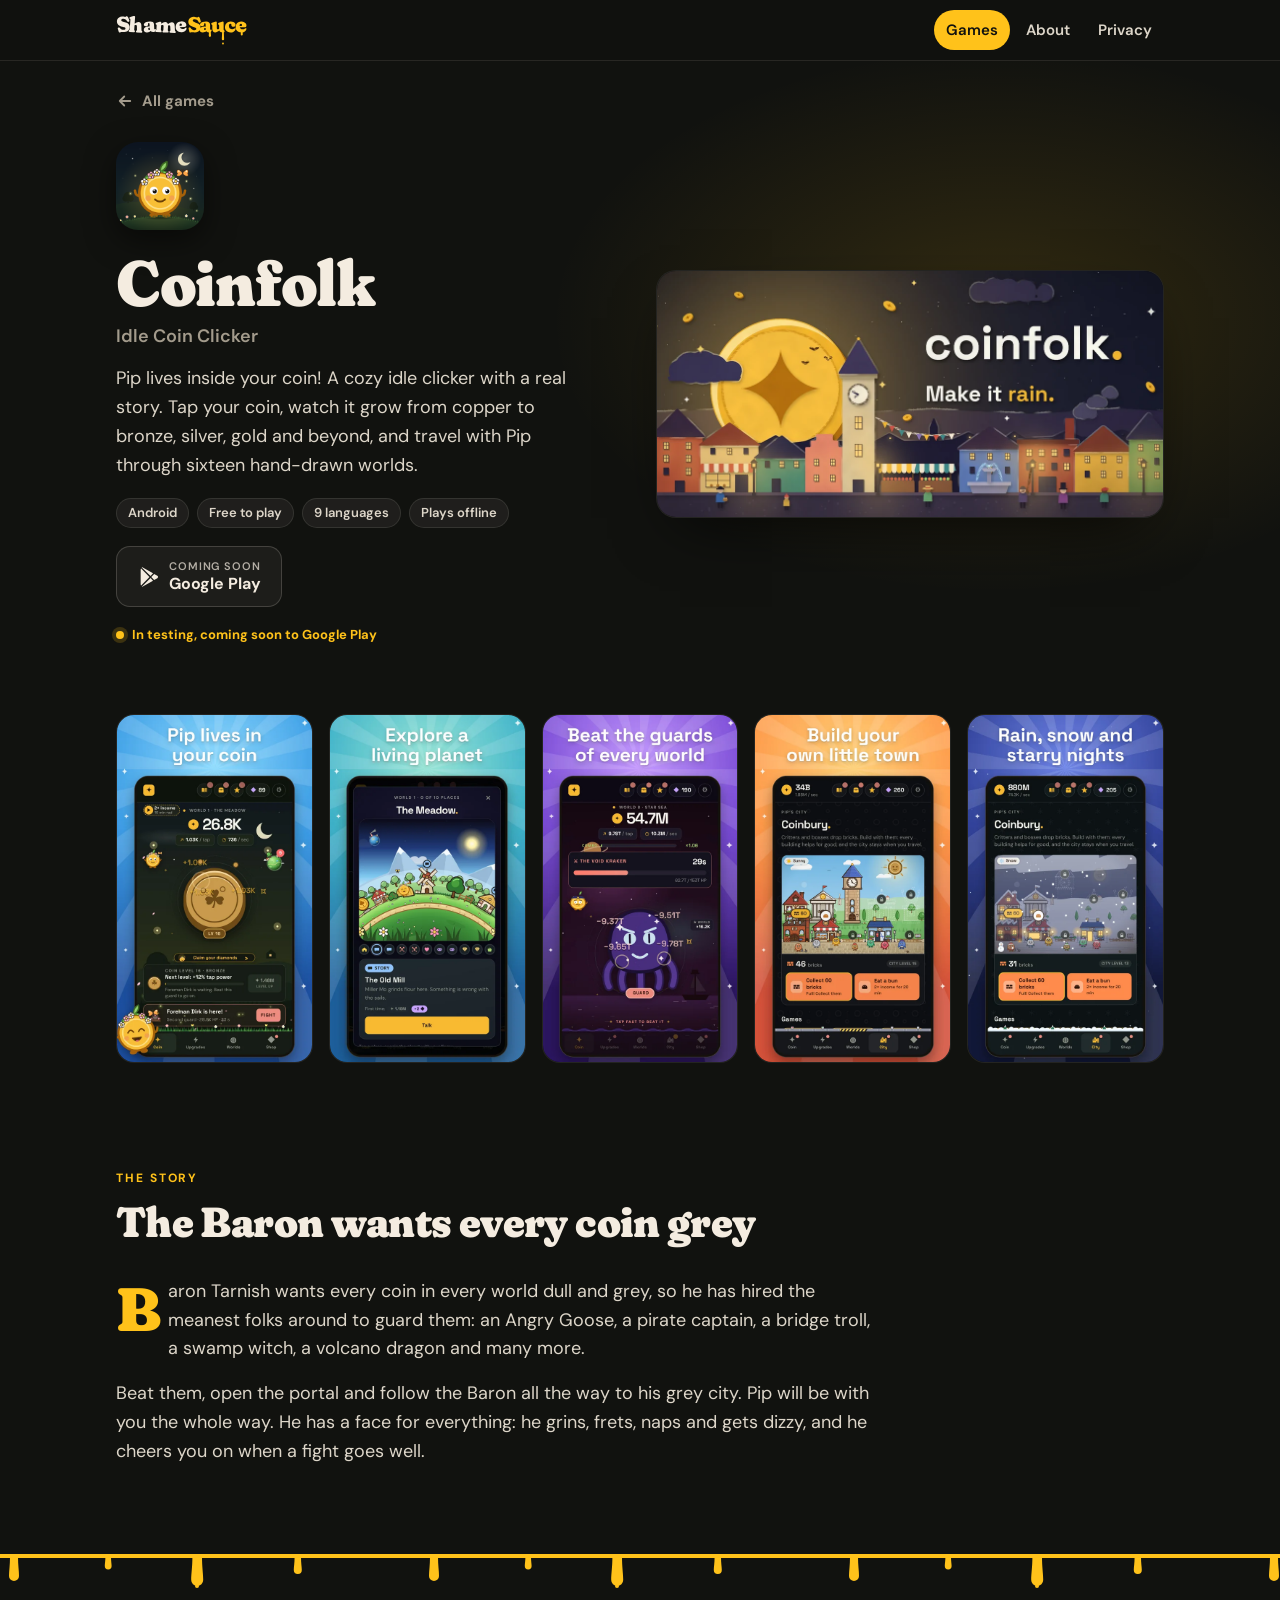
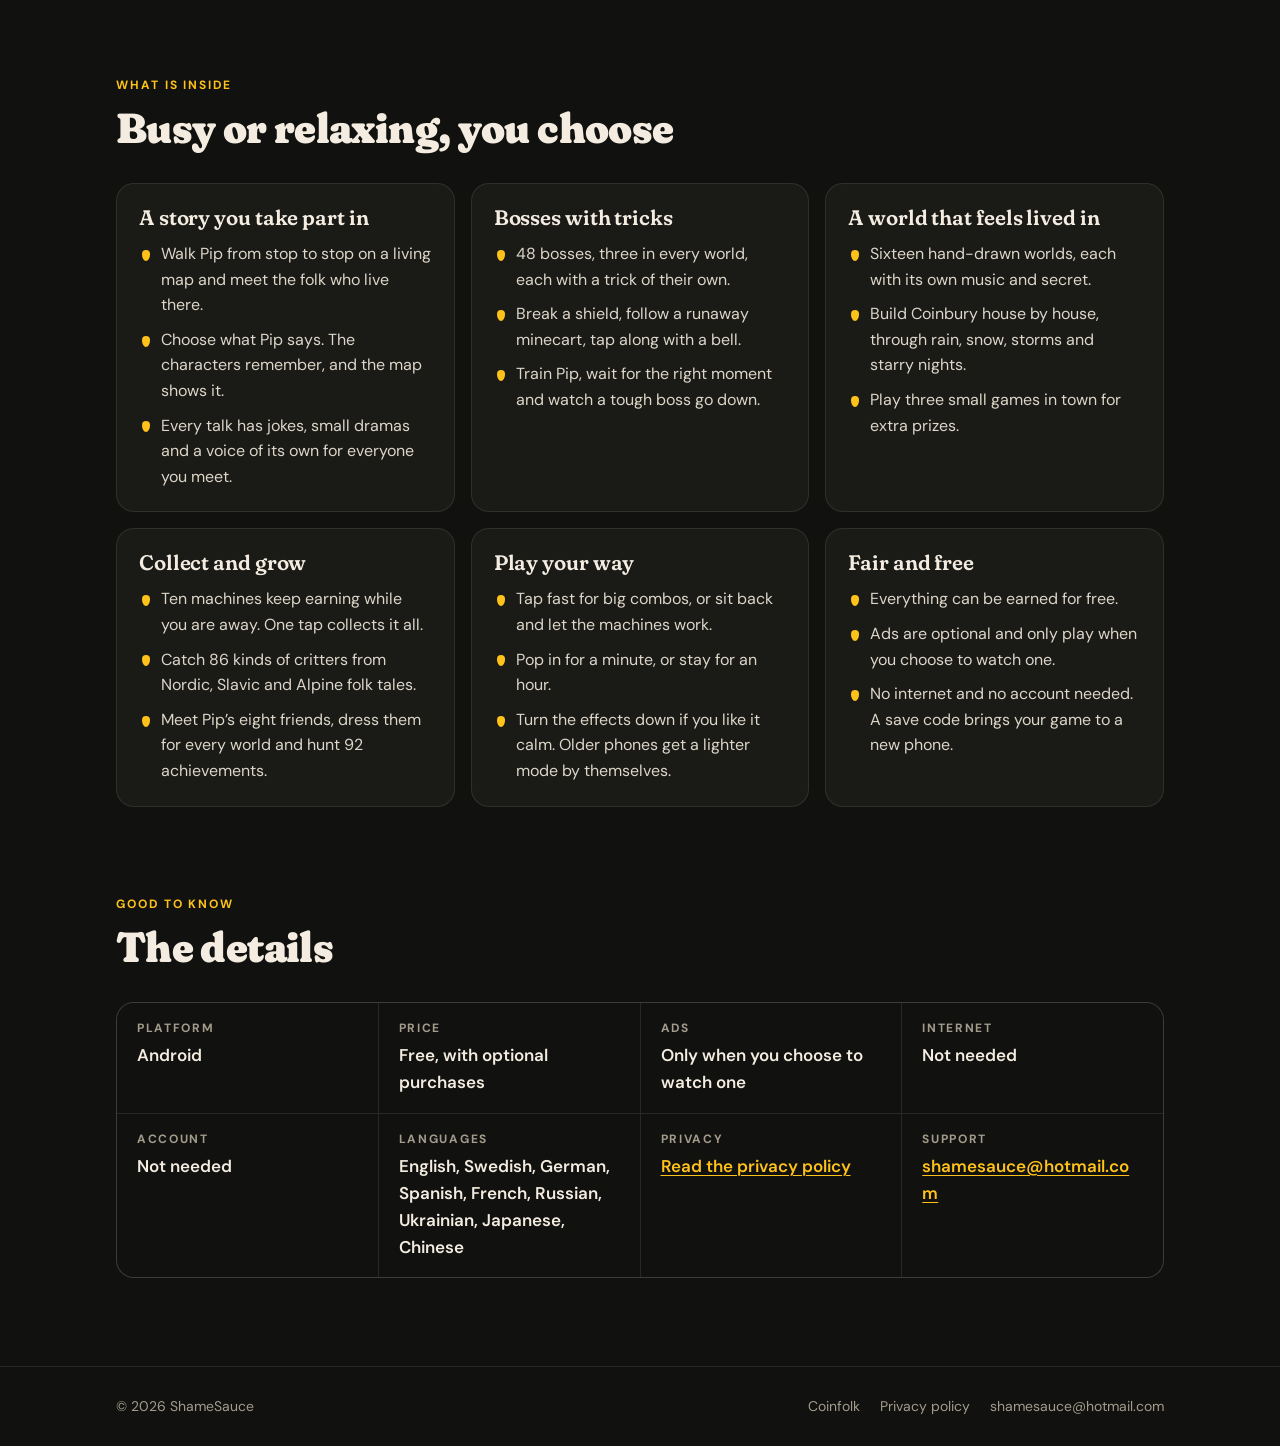
==== coinfolk/index.html @ 13675761 "Add files via upload" ====
<!doctype html>
<html lang="en">
<head>
<meta charset="utf-8">
<meta name="viewport" content="width=device-width, initial-scale=1, viewport-fit=cover">
<title>Coinfolk: Idle Coin Clicker | ShameSauce</title>
<meta name="description" content="Tap your coin, meet Pip and beat 48 fairy-tale bosses in sixteen hand-drawn worlds. A cozy idle clicker with a real story, by ShameSauce.">
<meta name="theme-color" content="#11120f">
<link rel="icon" href="../assets/favicon.svg" type="image/svg+xml">
<link rel="icon" href="../assets/favicon-32.png" sizes="32x32" type="image/png">
<link rel="apple-touch-icon" href="../assets/apple-touch-icon.png">
<link rel="preload" href="../fonts/fraunces-black.woff2" as="font" type="font/woff2" crossorigin>
<link rel="stylesheet" href="../assets/site.css">
<link rel="canonical" href="https://darknessouz.github.io/coinfolk/">
<meta property="og:type" content="website">
<meta property="og:site_name" content="ShameSauce">
<meta property="og:title" content="Coinfolk: Idle Coin Clicker | ShameSauce">
<meta property="og:description" content="Tap your coin, meet Pip and beat 48 fairy-tale bosses in sixteen hand-drawn worlds. A cozy idle clicker with a real story, by ShameSauce.">
<meta property="og:url" content="https://darknessouz.github.io/coinfolk/">
<meta property="og:image" content="https://darknessouz.github.io/coinfolk/og-coinfolk.jpg">
<meta name="twitter:card" content="summary_large_image">
</head>
<body>
<header class="bar">
  <div class="wrap">
    <a class="bar-logo" href="../" aria-label="ShameSauce, home"><img src="../assets/shamesauce-logo.svg" alt="ShameSauce" width="732" height="168"></a>
    <nav aria-label="Main">
      <a href="../#games" aria-current="page">Games</a>
      <a href="../#about">About</a>
      <a href="../privacy.html">Privacy</a>
    </nav>
  </div>
</header>

<main>
  <section class="game-hero">
    <div class="wrap">
      <a class="back" href="../#games"><svg width="18" height="18" viewBox="0 0 24 24" fill="none" stroke="currentColor" stroke-width="2.4" stroke-linecap="round" stroke-linejoin="round" aria-hidden="true"><path d="M19 12H5M11 6l-6 6 6 6"/></svg> All games</a>
      <div class="game-top">
        <div class="game-id">
          <img class="icon" src="icon.png" alt="The Coinfolk app icon" width="88" height="88">
          <h1>Coinfolk<small>Idle Coin Clicker</small></h1>
          <p class="lead">Pip lives inside your coin! A cozy idle clicker with a real story. Tap your coin, watch it grow from copper to bronze, silver, gold and beyond, and travel with Pip through sixteen <span class="nowrap">hand-drawn</span> worlds.</p>
          <ul class="chips"><li>Android</li><li>Free to play</li><li>9 languages</li><li>Plays offline</li></ul>
          <!-- When Coinfolk is public on Google Play, swap this span for:
            <a class="btn btn-sauce" href="https://play.google.com/store/apps/details?id=com.coinfolk"> ... Get it on Google Play ... </a> -->
            <span class="btn btn-soon"><svg width="22" height="22" viewBox="0 0 24 24" aria-hidden="true"><path fill="currentColor" d="M4.5 2.6c-.3.3-.5.8-.5 1.4v16c0 .6.2 1.1.5 1.4l9.1-9.4-9.1-9.4zm10.3 8.2 2.7-2.8L6.3 1.7c-.4-.2-.8-.3-1.1-.2l9.6 9.3zm0 2.4-9.6 9.3c.3.1.7 0 1.1-.2l11.2-6.3-2.7-2.8zm3.9-4.5-3.1 3.3 3.1 3.3 3.5-2c1-.6 1-2 0-2.6l-3.5-2z"/></svg><span class="two"><small>Coming soon</small>Google Play</span></span>
          <span class="status">In testing, coming soon to Google Play</span>
        </div>
        <div class="banner"><img src="banner.webp" alt="A golden coin rises like a moon over a little town at night" width="1024" height="500"></div>
      </div>
    </div>
  </section>

  <section aria-label="Screenshots">
    <div class="shots" tabindex="0">
      <figure><img src="shot-1-coin.webp" alt="The coin screen: Pip by his coin, the coins and the level" width="540" height="960" loading="lazy"></figure>
      <figure><img src="shot-2-planet.webp" alt="The Meadow, the first world" width="540" height="960" loading="lazy"></figure>
      <figure><img src="shot-3-boss.webp" alt="A boss fight in the Star Sea" width="540" height="960" loading="lazy"></figure>
      <figure><img src="shot-4-city.webp" alt="Coinbury, the town you build" width="540" height="960" loading="lazy"></figure>
      <figure><img src="shot-5-citynight.webp" alt="Coinbury at night, with snow" width="540" height="960" loading="lazy"></figure>
    </div>
  </section>

  <section class="section">
    <div class="wrap">
      <div class="section-head">
        <span class="eyebrow">The story</span>
        <h2>The Baron wants every coin grey</h2>
      </div>
      <div class="story">
        <p>Baron Tarnish wants every coin in every world dull and grey, so he has hired the meanest folks around to guard them: an Angry Goose, a pirate captain, a bridge troll, a swamp witch, a volcano dragon and many more.</p>
        <p>Beat them, open the portal and follow the Baron all the way to his grey city. Pip will be with you the whole way. He has a face for everything: he grins, frets, naps and gets dizzy, and he cheers you on when a fight goes well.</p>
      </div>
    </div>
  </section>

  <svg class="drips" aria-hidden="true">
  <defs>
    <pattern id="sauce" width="420" height="34" patternUnits="userSpaceOnUse" x="-60">
      <path fill="currentColor" d="M0 0h420v4H0z"/>
      <path fill="currentColor" d="M78 3c0 8 1 14 1 19a5 5 0 0 1-10 0c0-5 1-11 1-19z"/>
      <path fill="currentColor" d="M171 3c0 4 .6 7 .6 9a3.4 3.4 0 0 1-6.8 0c0-2 .6-5 .6-9z"/>
      <path fill="currentColor" d="M262 3c0 10 1.2 17 1.2 23a6 6 0 0 1-12 0c0-6 1.2-13 1.2-23z"/>
      <circle fill="currentColor" cx="257" cy="32" r="2"/>
      <path fill="currentColor" d="M361 3c0 6 .8 10 .8 13a4 4 0 0 1-8 0c0-3 .8-7 .8-13z"/>
    </pattern>
  </defs>
  <rect width="100%" height="34" fill="url(#sauce)"/>
</svg>

  <section class="section">
    <div class="wrap">
      <div class="section-head">
        <span class="eyebrow">What is inside</span>
        <h2>Busy or relaxing, you choose</h2>
      </div>
      <div class="features">
      <article class="feature"><h3>A story you take part in</h3><ul><li>Walk Pip from stop to stop on a living map and meet the folk who live there.</li><li>Choose what Pip says. The characters remember, and the map shows it.</li><li>Every talk has jokes, small dramas and a voice of its own for everyone you meet.</li></ul></article>
      <article class="feature"><h3>Bosses with tricks</h3><ul><li>48 bosses, three in every world, each with a trick of their own.</li><li>Break a shield, follow a runaway minecart, tap along with a bell.</li><li>Train Pip, wait for the right moment and watch a tough boss go down.</li></ul></article>
      <article class="feature"><h3>A world that feels lived in</h3><ul><li>Sixteen <span class="nowrap">hand-drawn</span> worlds, each with its own music and secret.</li><li>Build Coinbury house by house, through rain, snow, storms and starry nights.</li><li>Play three small games in town for extra prizes.</li></ul></article>
      <article class="feature"><h3>Collect and grow</h3><ul><li>Ten machines keep earning while you are away. One tap collects it all.</li><li>Catch 86 kinds of critters from Nordic, Slavic and Alpine folk tales.</li><li>Meet Pip’s eight friends, dress them for every world and hunt 92 achievements.</li></ul></article>
      <article class="feature"><h3>Play your way</h3><ul><li>Tap fast for big combos, or sit back and let the machines work.</li><li>Pop in for a minute, or stay for an hour.</li><li>Turn the effects down if you like it calm. Older phones get a lighter mode by themselves.</li></ul></article>
      <article class="feature"><h3>Fair and free</h3><ul><li>Everything can be earned for free.</li><li>Ads are optional and only play when you choose to watch one.</li><li>No internet and no account needed. A save code brings your game to a new phone.</li></ul></article>
      </div>
    </div>
  </section>

  <section class="section" style="padding-top:0">
    <div class="wrap">
      <div class="section-head">
        <span class="eyebrow">Good to know</span>
        <h2>The details</h2>
      </div>
      <dl class="facts">
        <div><dt>Platform</dt><dd>Android</dd></div>
        <div><dt>Price</dt><dd>Free, with optional purchases</dd></div>
        <div><dt>Ads</dt><dd>Only when you choose to watch one</dd></div>
        <div><dt>Internet</dt><dd>Not needed</dd></div>
        <div><dt>Account</dt><dd>Not needed</dd></div>
        <div><dt>Languages</dt><dd>English, Swedish, German, Spanish, French, Russian, Ukrainian, Japanese, Chinese</dd></div>
        <div><dt>Privacy</dt><dd><a href="../privacy.html">Read the privacy policy</a></dd></div>
        <div><dt>Support</dt><dd><a href="mailto:shamesauce@hotmail.com">shamesauce@hotmail.com</a></dd></div>
      </dl>
    </div>
  </section>
</main>
<footer class="foot">
  <div class="wrap">
    <span>© 2026 ShameSauce</span>
    <nav aria-label="Footer">
      <a href="../coinfolk/">Coinfolk</a>
      <a href="../privacy.html">Privacy policy</a>
      <a href="mailto:shamesauce@hotmail.com">shamesauce@hotmail.com</a>
    </nav>
  </div>
</footer>
</body>
</html>
---- assets/site.css ----
/* ShameSauce: the publisher site. One dark look, the logo's own colours. */

@font-face {
  font-family: "Fraunces";
  src: url("../fonts/fraunces-black.woff2") format("woff2");
  font-weight: 900;
  font-display: swap;
}
@font-face {
  font-family: "Fraunces";
  src: url("../fonts/fraunces-semibold.woff2") format("woff2");
  font-weight: 600;
  font-display: swap;
}
@font-face {
  font-family: "DM Sans";
  src: url("../fonts/dm-sans.woff2") format("woff2");
  font-weight: 100 1000;
  font-display: swap;
}

:root {
  --ink: #11120f;
  --ink-raised: #1a1a16;
  --ink-deep: #0c0d0b;
  --line: rgba(244, 236, 224, 0.1);
  --line-strong: rgba(244, 236, 224, 0.18);
  --cream: #f4ece0;
  --text: #ddd6c9;
  --muted: #a39b8c;
  --sauce: #ffc21a;
  --sauce-deep: #e9a400;
  --sauce-glow: rgba(255, 194, 26, 0.14);
  --display: "Fraunces", "Georgia", "Times New Roman", serif;
  --body: "DM Sans", system-ui, -apple-system, "Segoe UI", Roboto, sans-serif;
  --wrap: 1080px;
  --gutter-l: max(16px, env(safe-area-inset-left, 0px));
  --gutter-r: max(16px, env(safe-area-inset-right, 0px));
  color-scheme: dark;
}

* { box-sizing: border-box; }

html {
  -webkit-text-size-adjust: 100%;
  scroll-behavior: smooth;
}

body {
  margin: 0;
  background: var(--ink);
  color: var(--text);
  font-family: var(--body);
  font-size: 17px;
  line-height: 1.6;
  overflow-x: hidden;
}

img { max-width: 100%; display: block; }

.sr-only {
  position: absolute;
  width: 1px;
  height: 1px;
  overflow: hidden;
  clip: rect(0 0 0 0);
  white-space: nowrap;
}

a { color: var(--sauce); text-underline-offset: 3px; text-decoration-thickness: 1px; }
a:hover { color: #ffd65c; }

:focus-visible {
  outline: 2px solid var(--sauce);
  outline-offset: 3px;
  border-radius: 6px;
}

h1, h2, h3 {
  font-family: var(--display);
  color: var(--cream);
  text-wrap: balance;
  line-height: 1.1;
  margin: 0;
}
h1 { font-weight: 900; font-size: clamp(40px, 7vw, 64px); letter-spacing: -0.02em; }
h2 { font-weight: 900; font-size: clamp(30px, 4.6vw, 42px); letter-spacing: -0.015em; }
h3 { font-weight: 600; font-size: 21px; letter-spacing: -0.005em; }

p { margin: 0; }

.wrap {
  max-width: var(--wrap);
  margin: 0 auto;
  padding-left: var(--gutter-l);
  padding-right: var(--gutter-r);
}

.eyebrow {
  font-family: var(--body);
  font-weight: 700;
  font-size: 12px;
  letter-spacing: 0.16em;
  text-transform: uppercase;
  color: var(--sauce);
}

/* --- Top bar --- */

.bar {
  position: sticky;
  top: 0;
  z-index: 10;
  background: rgba(17, 18, 15, 0.86);
  backdrop-filter: blur(10px);
  -webkit-backdrop-filter: blur(10px);
  border-bottom: 1px solid var(--line);
  padding-top: env(safe-area-inset-top, 0px);
}
.bar .wrap {
  display: flex;
  align-items: center;
  justify-content: space-between;
  gap: 16px;
  min-height: 60px;
}
.bar-logo { display: block; flex: 0 0 auto; }
.bar-logo img { height: 30px; width: auto; }
.bar nav { display: flex; gap: 4px; flex-wrap: wrap; justify-content: flex-end; }
.bar nav a {
  color: var(--text);
  text-decoration: none;
  font-weight: 600;
  font-size: 15px;
  padding: 8px 12px;
  border-radius: 999px;
}
.bar nav a:hover { color: var(--cream); background: rgba(244, 236, 224, 0.06); }
.bar nav a[aria-current="page"] { color: var(--ink); background: var(--sauce); }

@media (max-width: 480px) {
  .bar-logo img { height: 24px; }
  .bar nav a { padding: 7px 9px; font-size: 14px; }
}

/* --- Home: the logo --- */

.hero {
  position: relative;
  padding-block: clamp(56px, 11vw, 120px) clamp(40px, 7vw, 72px);
  text-align: center;
  overflow: hidden;
}
.hero::before {
  content: "";
  position: absolute;
  inset: -20% -10% auto;
  height: 120%;
  background: radial-gradient(48% 46% at 50% 42%, var(--sauce-glow), transparent 70%);
  pointer-events: none;
}
.hero .wrap { position: relative; }

.logo-hero {
  width: min(100%, 680px);
  height: auto;
  overflow: visible;
  cursor: pointer;
  animation: logo-in 0.55s ease-out both;
}
.logo-hero .sl { fill: var(--cream); }
.logo-hero .sa, .logo-hero .drip, .logo-hero .drop { fill: var(--sauce); }
.logo-hero .shakes { fill: none; stroke: var(--cream); stroke-width: 3.2px; stroke-linecap: round; opacity: 0.55; }
.logo-hero .sl {
  transform-box: fill-box;
  transform-origin: 50% 70%;
  animation: logo-shake 0.12s linear calc(0.35s + var(--k) * 0.02s) 7 alternate;
}
.logo-hero .shakes { animation: logo-buzz 0.12s linear 0.35s 7 alternate; }
.logo-hero .drip {
  transform-box: fill-box;
  transform-origin: 50% 0%;
  animation: logo-drip 0.8s cubic-bezier(0.3, 0.6, 0.4, 1) calc(0.6s + var(--k) * 0.18s) both;
}
.logo-hero .drop { animation: logo-drop 0.5s ease-in 1.35s both; }

@keyframes logo-in { from { opacity: 0; transform: scale(0.94); } to { opacity: 1; transform: none; } }
@keyframes logo-shake { from { transform: rotate(-3deg) translateY(1px); } to { transform: rotate(3deg) translateY(-1px); } }
@keyframes logo-buzz { from { transform: translateX(-1.5px); } to { transform: translateX(1.5px); } }
@keyframes logo-drip { from { transform: scaleY(0); } to { transform: scaleY(1); } }
@keyframes logo-drop {
  0% { opacity: 0; transform: translateY(-34px); }
  30% { opacity: 1; }
  100% { opacity: 1; transform: none; }
}

.hero-line {
  max-width: 34ch;
  margin: 28px auto 0;
  font-family: var(--display);
  font-weight: 600;
  font-size: clamp(20px, 3vw, 26px);
  line-height: 1.35;
  color: var(--cream);
  text-wrap: balance;
}
.hero-line em { font-style: normal; color: var(--sauce); }
.hero-sub {
  margin: 14px auto 0;
  max-width: 46ch;
  color: var(--muted);
  font-size: 16px;
}

/* the sauce that runs down between parts of the page */
.drips {
  display: block;
  width: 100%;
  height: 34px;
  color: var(--sauce);
}
.nowrap { white-space: nowrap; }

/* --- Sections --- */

.section { padding-block: clamp(48px, 8vw, 88px); }
.section-head { display: grid; gap: 10px; margin-bottom: 32px; }
.section-head p { color: var(--muted); max-width: 56ch; }

/* --- A game's card on the home page --- */

.games { display: grid; gap: 24px; }

.game-card {
  display: grid;
  grid-template-columns: minmax(0, 1.15fr) minmax(0, 1fr);
  background: var(--ink-raised);
  border: 1px solid var(--line);
  border-radius: 22px;
  overflow: hidden;
  text-decoration: none;
  color: inherit;
  transition: transform 0.2s ease, border-color 0.2s ease, box-shadow 0.2s ease;
}
.game-card:hover {
  color: inherit;
  transform: translateY(-3px);
  border-color: rgba(255, 194, 26, 0.45);
  box-shadow: 0 18px 40px -18px rgba(0, 0, 0, 0.7), 0 0 0 1px rgba(255, 194, 26, 0.12);
}
.game-card .art { position: relative; min-height: 240px; background: var(--ink-deep); }
.game-card .art img { width: 100%; height: 100%; object-fit: cover; }
.game-card .body { display: grid; align-content: center; gap: 14px; padding: 28px; }
.game-card .title { display: flex; align-items: center; gap: 14px; }
.game-card .title img {
  width: 56px;
  height: 56px;
  border-radius: 14px;
  box-shadow: 0 4px 14px rgba(0, 0, 0, 0.45);
}
.game-card .title small {
  display: block;
  font-family: var(--body);
  font-weight: 600;
  font-size: 14px;
  color: var(--muted);
  margin-top: 4px;
}
.game-card .more {
  display: inline-flex;
  align-items: center;
  gap: 8px;
  font-weight: 700;
  color: var(--sauce);
}
.game-card .more svg { transition: transform 0.2s ease; }
.game-card:hover .more svg { transform: translateX(4px); }

.chips { display: flex; flex-wrap: wrap; gap: 8px; padding: 0; margin: 0; list-style: none; }
.chips li {
  font-size: 13px;
  font-weight: 600;
  color: var(--text);
  background: rgba(244, 236, 224, 0.06);
  border: 1px solid var(--line);
  border-radius: 999px;
  padding: 4px 11px;
}

.status {
  display: inline-flex;
  align-items: center;
  gap: 8px;
  font-size: 13px;
  font-weight: 700;
  color: var(--sauce);
}
.status::before {
  content: "";
  width: 8px;
  height: 8px;
  border-radius: 50%;
  background: var(--sauce);
  box-shadow: 0 0 0 4px rgba(255, 194, 26, 0.18);
  animation: pulse 2s ease-in-out infinite;
}
@keyframes pulse { 50% { box-shadow: 0 0 0 7px rgba(255, 194, 26, 0); } }

@media (max-width: 760px) {
  .game-card { grid-template-columns: minmax(0, 1fr); }
  .game-card .art { min-height: 0; aspect-ratio: 1024 / 500; }
  .game-card .body { padding: 22px; }
}

/* --- About and contact --- */

.about {
  display: grid;
  grid-template-columns: minmax(0, 1fr) minmax(0, 1fr);
  gap: clamp(24px, 5vw, 64px);
  align-items: start;
}
.about p + p { margin-top: 14px; }
.values { display: grid; gap: 12px; padding: 0; margin: 0; list-style: none; }
.values li {
  display: grid;
  grid-template-columns: 34px minmax(0, 1fr);
  gap: 12px;
  align-items: start;
  background: var(--ink-raised);
  border: 1px solid var(--line);
  border-radius: 16px;
  padding: 14px 16px;
}
.values li b { display: block; color: var(--cream); font-weight: 700; }
.values li span { color: var(--muted); font-size: 15px; }
.values svg { width: 34px; height: 34px; color: var(--sauce); }

@media (max-width: 760px) {
  .about { grid-template-columns: minmax(0, 1fr); }
}

.contact {
  text-align: center;
  background: var(--ink-raised);
  border: 1px solid var(--line);
  border-radius: 22px;
  padding: clamp(28px, 5vw, 48px) 20px;
}
.contact p { color: var(--muted); margin-top: 10px; }
.mail {
  display: inline-block;
  margin-top: 18px;
  font-family: var(--display);
  font-weight: 600;
  font-size: clamp(19px, 3.4vw, 26px);
  color: var(--sauce);
  text-decoration: none;
  overflow-wrap: anywhere;
}
.mail:hover { text-decoration: underline; }

/* --- Buttons --- */

.btn {
  display: inline-flex;
  align-items: center;
  gap: 10px;
  font-family: var(--body);
  font-weight: 700;
  font-size: 16px;
  text-decoration: none;
  border-radius: 14px;
  padding: 13px 20px;
  border: 1px solid transparent;
}
.btn-sauce { background: var(--sauce); color: var(--ink); box-shadow: 0 4px 0 var(--sauce-deep); }
.btn-sauce:hover { color: var(--ink); background: #ffcd3f; }
.btn-soon {
  background: rgba(244, 236, 224, 0.05);
  border-color: var(--line-strong);
  color: var(--cream);
  cursor: default;
}
.btn-soon:hover { color: var(--cream); }
.btn small { display: block; font-size: 11px; font-weight: 600; letter-spacing: 0.08em; text-transform: uppercase; opacity: 0.7; line-height: 1.2; }
.btn .two { display: grid; text-align: left; line-height: 1.2; }
.btn svg { flex: 0 0 auto; }

/* --- A game's own page --- */

.back {
  display: inline-flex;
  align-items: center;
  gap: 8px;
  font-weight: 700;
  font-size: 15px;
  text-decoration: none;
  color: var(--muted);
}
.back:hover { color: var(--cream); }

.game-hero { padding-block: 28px clamp(36px, 6vw, 64px); position: relative; overflow: hidden; }
.game-hero::before {
  content: "";
  position: absolute;
  inset: 0;
  background: radial-gradient(50% 60% at 78% 40%, var(--sauce-glow), transparent 70%);
  pointer-events: none;
}
.game-hero .wrap { position: relative; }
.game-top {
  display: grid;
  grid-template-columns: minmax(0, 1fr) minmax(0, 1.05fr);
  gap: clamp(24px, 5vw, 56px);
  align-items: center;
  margin-top: 24px;
}
.game-id { display: grid; gap: 18px; justify-items: start; }
.game-id .icon {
  width: 88px;
  height: 88px;
  border-radius: 22px;
  box-shadow: 0 10px 30px rgba(0, 0, 0, 0.5);
}
.game-id h1 small {
  display: block;
  margin-top: 8px;
  font-family: var(--body);
  font-weight: 600;
  font-size: 18px;
  letter-spacing: 0;
  color: var(--muted);
}
.game-id .lead { font-size: 18px; color: var(--text); max-width: 46ch; }
.banner {
  border-radius: 20px;
  overflow: hidden;
  border: 1px solid var(--line);
  box-shadow: 0 24px 60px -24px rgba(0, 0, 0, 0.8);
  aspect-ratio: 1024 / 500;
  background: var(--ink-deep);
}
.banner img { width: 100%; height: 100%; object-fit: cover; }

@media (max-width: 760px) {
  .game-top { grid-template-columns: minmax(0, 1fr); }
  .banner { order: -1; }
}

/* screenshots in a row that the finger can pull */
.shots {
  display: flex;
  gap: 16px;
  overflow-x: auto;
  scroll-snap-type: x mandatory;
  scroll-padding-inline: var(--gutter-l) var(--gutter-r);
  padding: 4px var(--gutter-r) 18px var(--gutter-l);
  margin: 0 auto;
  max-width: calc(var(--wrap) + 0px);
  scrollbar-width: thin;
  scrollbar-color: var(--line-strong) transparent;
}
.shots figure { margin: 0; flex: 0 0 auto; width: min(62vw, 230px); scroll-snap-align: start; }
@media (min-width: 900px) {
  .shots { overflow: visible; }
  .shots figure { flex: 1 1 0; width: auto; min-width: 0; }
}
.shots img {
  width: 100%;
  height: auto;
  aspect-ratio: 9 / 16;
  object-fit: cover;
  border-radius: 18px;
  border: 1px solid var(--line);
  background: var(--ink-deep);
}

.story { max-width: 64ch; display: grid; gap: 16px; font-size: 18px; }
.story p:first-child::first-letter {
  font-family: var(--display);
  font-weight: 900;
  color: var(--sauce);
  float: left;
  font-size: 3.4em;
  line-height: 0.85;
  margin: 6px 6px 0 0;
}

.features {
  display: grid;
  grid-template-columns: repeat(auto-fit, minmax(min(100%, 300px), 1fr));
  gap: 16px;
}
.feature {
  background: var(--ink-raised);
  border: 1px solid var(--line);
  border-radius: 18px;
  padding: 22px;
  display: grid;
  gap: 12px;
  align-content: start;
}
.feature ul { margin: 0; padding: 0; list-style: none; display: grid; gap: 9px; }
.feature li { position: relative; padding-left: 22px; font-size: 16px; color: var(--text); }
.feature li::before {
  content: "";
  position: absolute;
  left: 3px;
  top: 0.55em;
  width: 8px;
  height: 11px;
  background: var(--sauce);
  border-radius: 50% 50% 50% 50% / 38% 38% 62% 62%;
}

.facts {
  display: grid;
  grid-template-columns: repeat(auto-fit, minmax(min(100%, 220px), 1fr));
  gap: 1px;
  margin: 0;
  background: var(--line);
  border: 1px solid var(--line);
  border-radius: 18px;
  overflow: hidden;
}
.facts div { padding: 16px 20px; background: var(--ink); }
.facts dt { font-size: 12px; font-weight: 700; letter-spacing: 0.14em; text-transform: uppercase; color: var(--muted); }
.facts dd { margin: 4px 0 0; color: var(--cream); font-weight: 600; overflow-wrap: anywhere; }

/* --- Privacy policy --- */

.doc { max-width: 700px; padding-block: 32px 64px; }
.doc h1 { font-size: clamp(36px, 6vw, 52px); margin-top: 8px; }
.doc h1 span { color: var(--sauce); }
.doc h2 { font-size: 22px; font-weight: 600; margin: 36px 0 8px; letter-spacing: 0; }
.doc p { margin-top: 12px; }
.doc .updated { color: var(--muted); font-size: 14px; margin-top: 10px; }
.doc .intro { font-size: 18px; color: var(--cream); margin-top: 20px; }

/* --- Footer --- */

.foot {
  border-top: 1px solid var(--line);
  padding-block: 28px calc(28px + env(safe-area-inset-bottom, 0px));
  color: var(--muted);
  font-size: 14px;
}
.foot .wrap { display: flex; flex-wrap: wrap; gap: 12px 24px; align-items: center; justify-content: space-between; }
.foot nav { display: flex; flex-wrap: wrap; gap: 6px 20px; }
.foot a { color: var(--muted); text-decoration: none; }
.foot a:hover { color: var(--cream); }

/* --- Not found --- */

.lost { min-height: 70vh; display: grid; place-items: center; text-align: center; padding-block: 48px; }
.lost .big { font-family: var(--display); font-weight: 900; font-size: clamp(90px, 22vw, 180px); line-height: 1; color: var(--sauce); }
.lost p { color: var(--muted); margin: 14px auto 26px; max-width: 34ch; }

@media (prefers-reduced-motion: reduce) {
  html { scroll-behavior: auto; }
  *, *::before, *::after { animation: none !important; transition: none !important; }
}
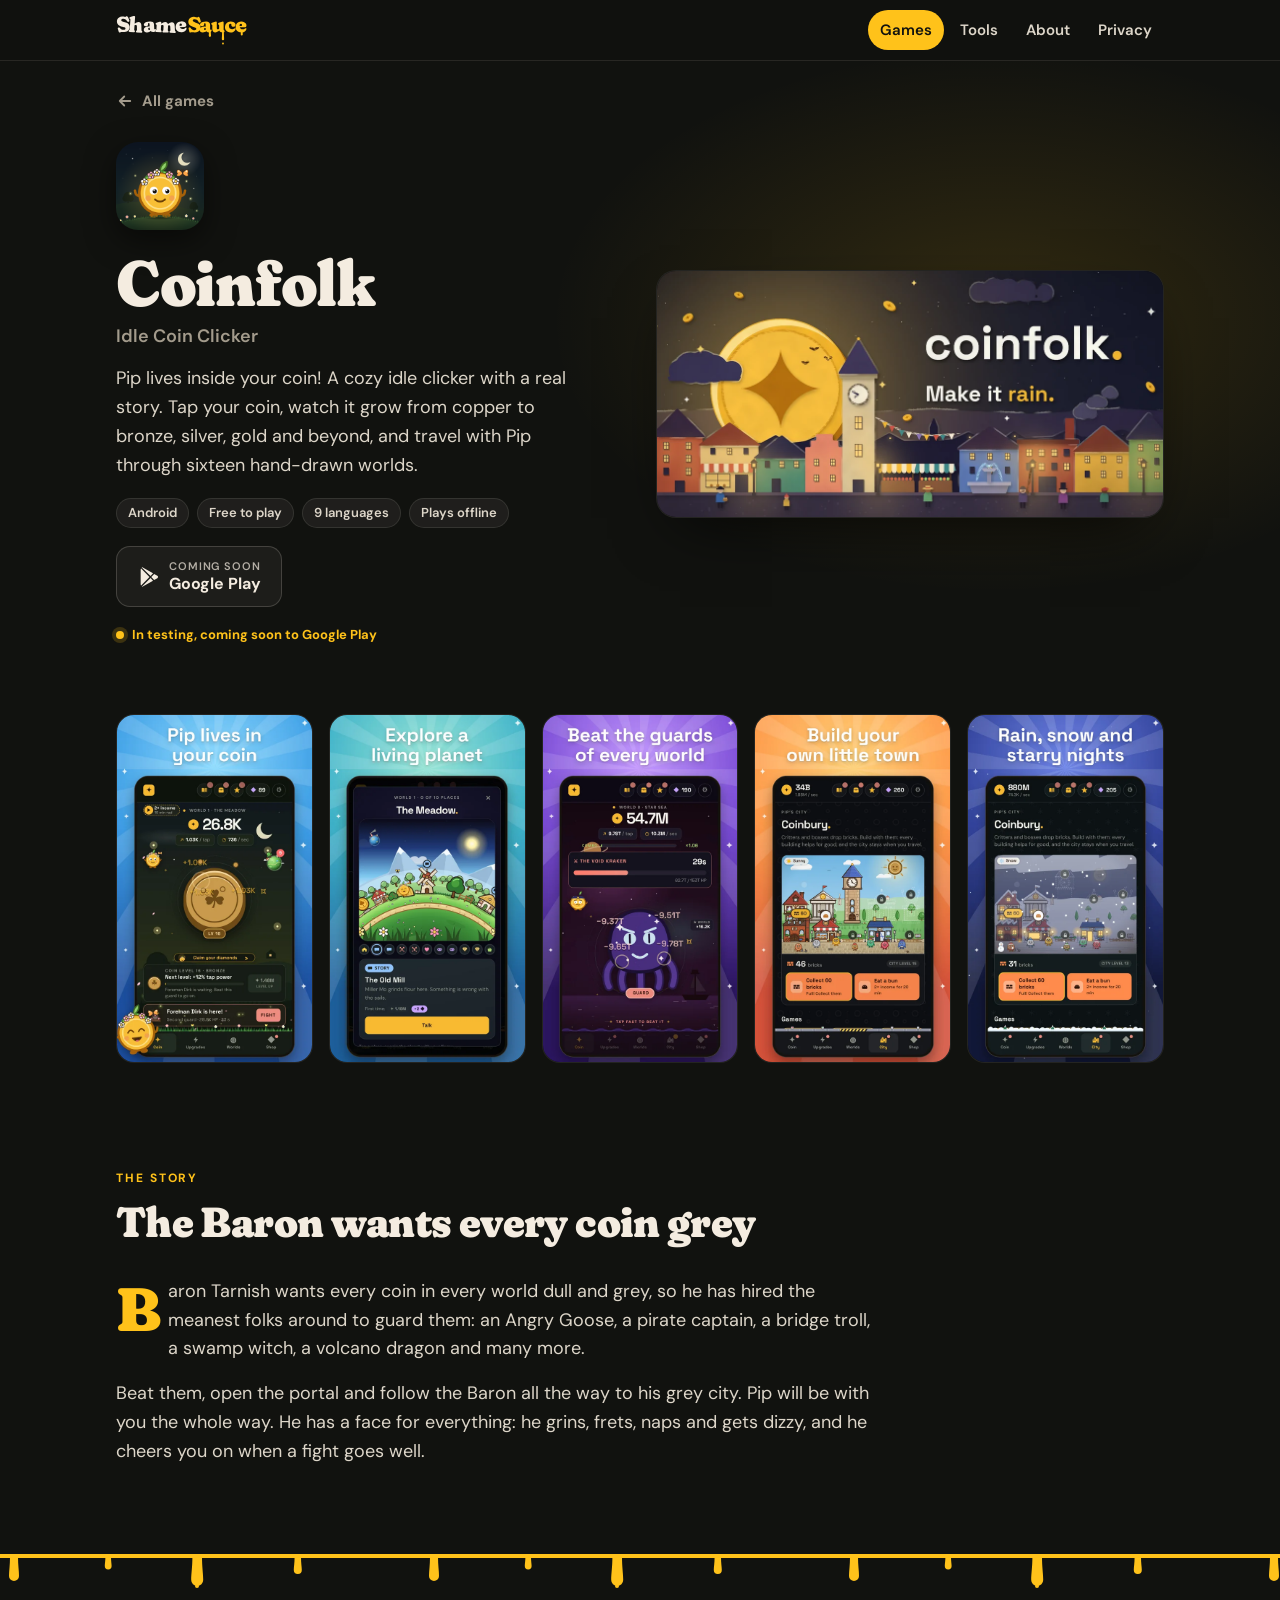
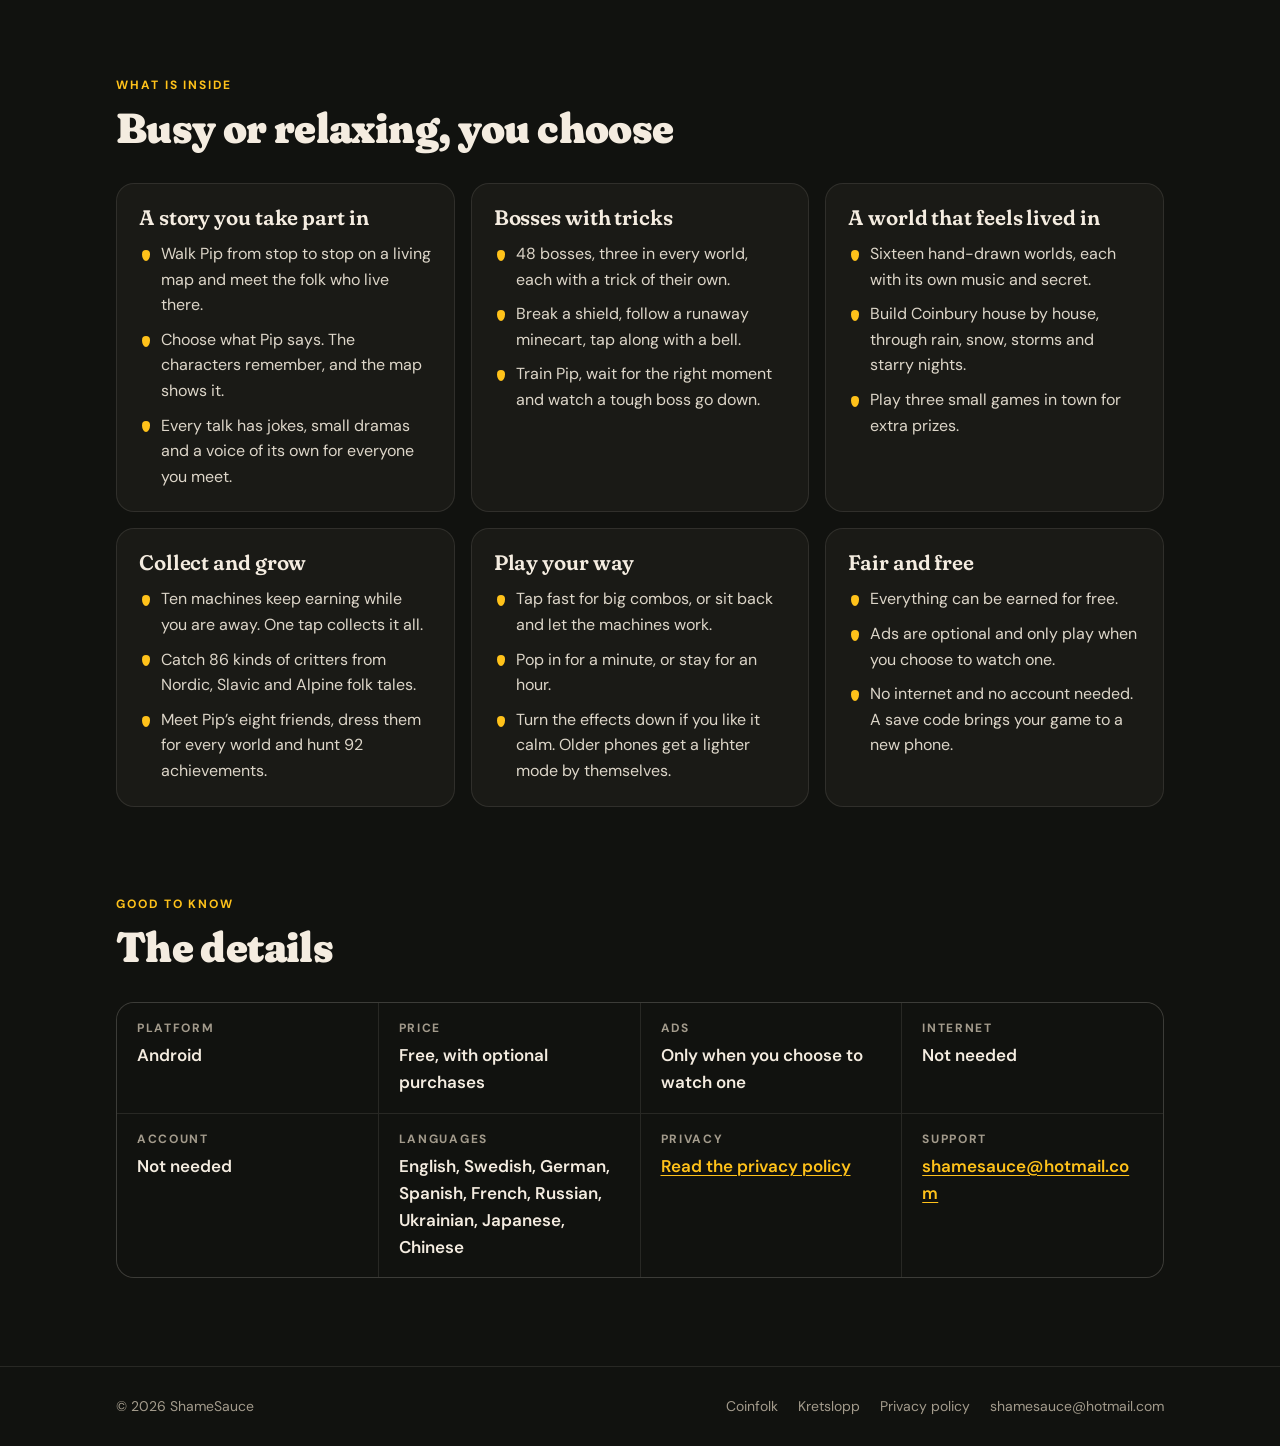
==== commit 226e5d3e: "Kretslopp" ====
--- a/coinfolk/index.html
+++ b/coinfolk/index.html
@@ -26,6 +26,7 @@
     <a class="bar-logo" href="../" aria-label="ShameSauce, home"><img src="../assets/shamesauce-logo.svg" alt="ShameSauce" width="732" height="168"></a>
     <nav aria-label="Main">
       <a href="../#games" aria-current="page">Games</a>
+      <a href="../#tools">Tools</a>
       <a href="../#about">About</a>
       <a href="../privacy.html">Privacy</a>
     </nav>
@@ -130,6 +131,7 @@
     <span>© 2026 ShameSauce</span>
     <nav aria-label="Footer">
       <a href="../coinfolk/">Coinfolk</a>
+      <a href="../kretslopp/">Kretslopp</a>
       <a href="../privacy.html">Privacy policy</a>
       <a href="mailto:shamesauce@hotmail.com">shamesauce@hotmail.com</a>
     </nav>
--- a/assets/site.css
+++ b/assets/site.css
@@ -142,6 +142,13 @@
   .bar-logo img { height: 24px; }
   .bar nav a { padding: 7px 9px; font-size: 14px; }
 }
+/* four links in the bar: keep them on one line on the narrowest phones */
+@media (max-width: 380px) {
+  .bar .wrap { gap: 10px; }
+  .bar-logo img { height: 20px; }
+  .bar nav { gap: 2px; }
+  .bar nav a { padding: 6px; font-size: 13px; }
+}
 
 /* --- Home: the logo --- */
 
@@ -528,6 +535,47 @@
 .facts dt { font-size: 12px; font-weight: 700; letter-spacing: 0.14em; text-transform: uppercase; color: var(--muted); }
 .facts dd { margin: 4px 0 0; color: var(--cream); font-weight: 600; overflow-wrap: anywhere; }
 
+/* --- A tool's page (Kretslopp): two buttons, a demo, wide screenshots --- */
+
+.cta-row { display: flex; flex-wrap: wrap; gap: 12px; align-items: center; }
+.cta-row.center { justify-content: center; margin-top: 22px; }
+.btn-ghost {
+  background: rgba(244, 236, 224, 0.05);
+  border-color: var(--line-strong);
+  color: var(--cream);
+}
+.btn-ghost:hover { color: var(--cream); background: rgba(244, 236, 224, 0.1); }
+.note { font-size: 14px; color: var(--muted); }
+
+.demo {
+  margin: 0;
+  border-radius: 20px;
+  overflow: hidden;
+  border: 1px solid var(--line);
+  background: var(--ink-deep);
+  box-shadow: 0 24px 60px -24px rgba(0, 0, 0, 0.8);
+}
+.demo video { display: block; width: 100%; height: auto; aspect-ratio: 1280 / 764; }
+
+.shots-wide { display: grid; grid-template-columns: repeat(3, minmax(0, 1fr)); gap: 18px; }
+.shots-wide figure { margin: 0; display: grid; gap: 12px; align-content: start; }
+.shots-wide img {
+  width: 100%;
+  height: auto;
+  aspect-ratio: 16 / 10;
+  object-fit: cover;
+  object-position: top left;
+  border-radius: 14px;
+  border: 1px solid var(--line);
+  background: var(--ink-deep);
+}
+.shots-wide figcaption { font-size: 15px; color: var(--muted); }
+.shots-wide figcaption b { color: var(--cream); }
+
+@media (max-width: 760px) {
+  .shots-wide { grid-template-columns: minmax(0, 1fr); }
+}
+
 /* --- Privacy policy --- */
 
 .doc { max-width: 700px; padding-block: 32px 64px; }
